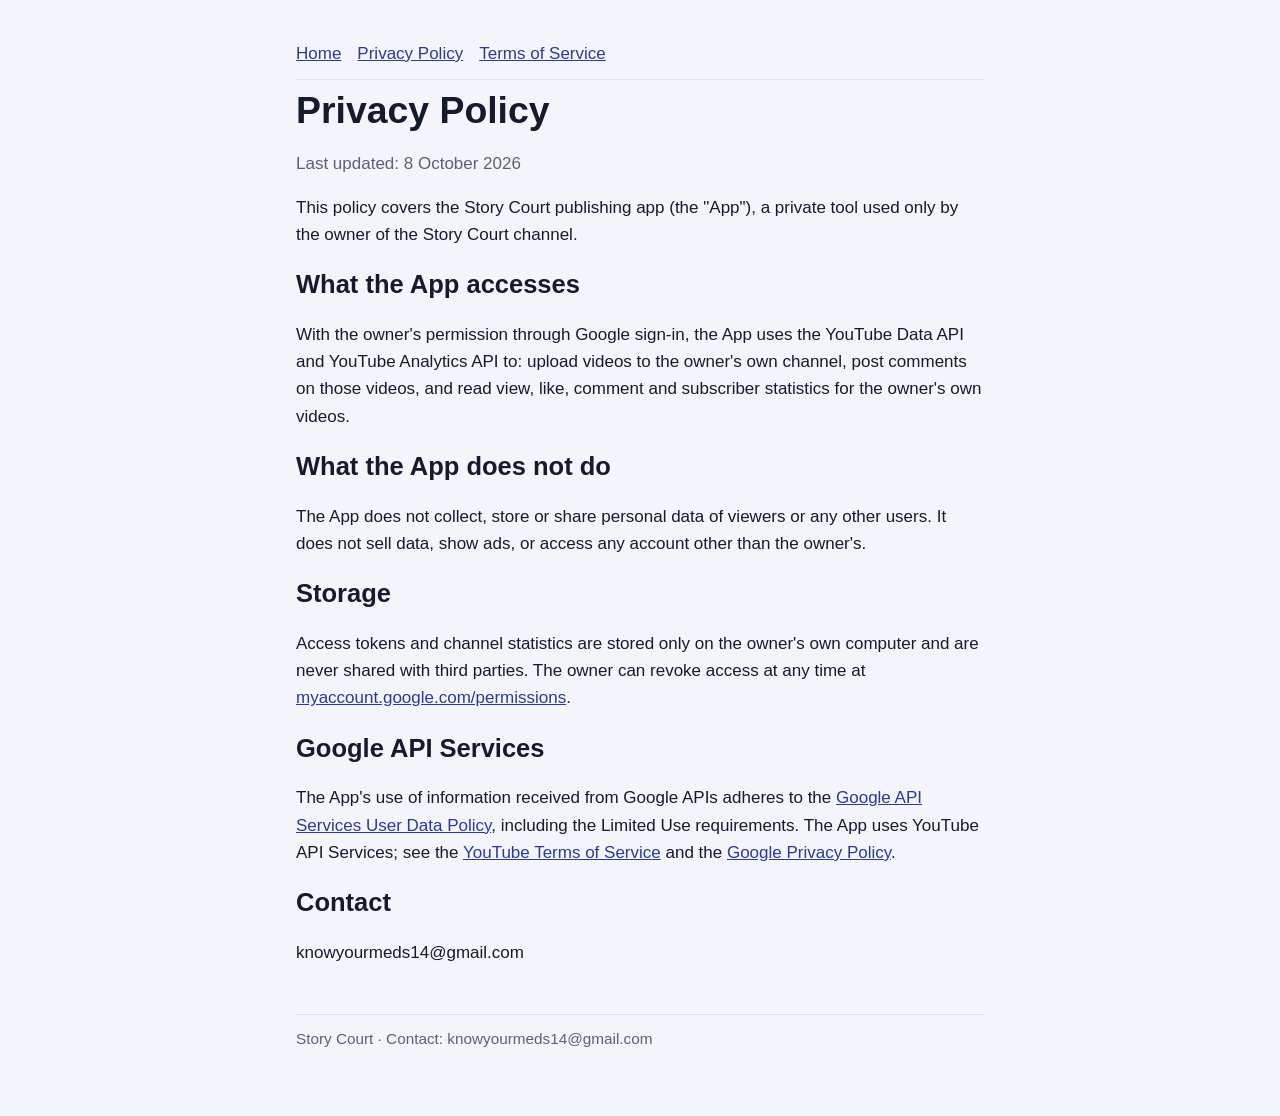
==== privacy.html @ 670f4f2d "Story Court site: home, privacy policy, terms Co-Authored-By: Claude Opus 5.5 <noreply@anthropic.com" ====
<!doctype html><html lang="en"><head><meta charset="utf-8"><meta name="viewport" content="width=device-width,initial-scale=1">
<title>Privacy Policy · Story Court</title><link rel="stylesheet" href="style.css"></head><body><main><nav><a href="./">Home</a><a href="privacy.html">Privacy Policy</a><a href="terms.html">Terms of Service</a></nav>
<h1>Privacy Policy</h1><p class="muted">Last updated: 8 October 2026</p>
<p>This policy covers the Story Court publishing app (the "App"), a private tool used only by the owner of the Story Court channel.</p>
<h2>What the App accesses</h2>
<p>With the owner's permission through Google sign-in, the App uses the YouTube Data API and YouTube Analytics API to: upload videos to the owner's own channel, post comments on those videos, and read view, like, comment and subscriber statistics for the owner's own videos.</p>
<h2>What the App does not do</h2>
<p>The App does not collect, store or share personal data of viewers or any other users. It does not sell data, show ads, or access any account other than the owner's.</p>
<h2>Storage</h2>
<p>Access tokens and channel statistics are stored only on the owner's own computer and are never shared with third parties. The owner can revoke access at any time at <a href="https://myaccount.google.com/permissions">myaccount.google.com/permissions</a>.</p>
<h2>Google API Services</h2>
<p>The App's use of information received from Google APIs adheres to the <a href="https://developers.google.com/terms/api-services-user-data-policy">Google API Services User Data Policy</a>, including the Limited Use requirements. The App uses YouTube API Services; see the <a href="https://www.youtube.com/t/terms">YouTube Terms of Service</a> and the <a href="https://policies.google.com/privacy">Google Privacy Policy</a>.</p>
<h2>Contact</h2><p>knowyourmeds14@gmail.com</p>
<footer>Story Court · Contact: knowyourmeds14@gmail.com</footer></main></body></html>
---- style.css ----
:root{--bg:#f4f5fa;--ink:#161a2e;--muted:#5a6078;--accent:#2c3a91;--line:#dfe2ec}
@media (prefers-color-scheme:dark){:root{--bg:#10121c;--ink:#eceef8;--muted:#a2a8c3;--accent:#9eabff;--line:#2b2f44}}
*{box-sizing:border-box}body{margin:0;background:var(--bg);color:var(--ink);font:17px/1.6 "Segoe UI",Arial,sans-serif}
main{max-width:720px;margin:0 auto;padding:40px 16px 64px}h1,h2{line-height:1.2}h1{font-size:2.2em;margin:.2em 0}
nav{display:flex;gap:16px;flex-wrap:wrap;border-bottom:1px solid var(--line);padding-bottom:12px}a{color:var(--accent)}
.muted{color:var(--muted)}footer{margin-top:48px;border-top:1px solid var(--line);padding-top:12px;font-size:.9em;color:var(--muted)}
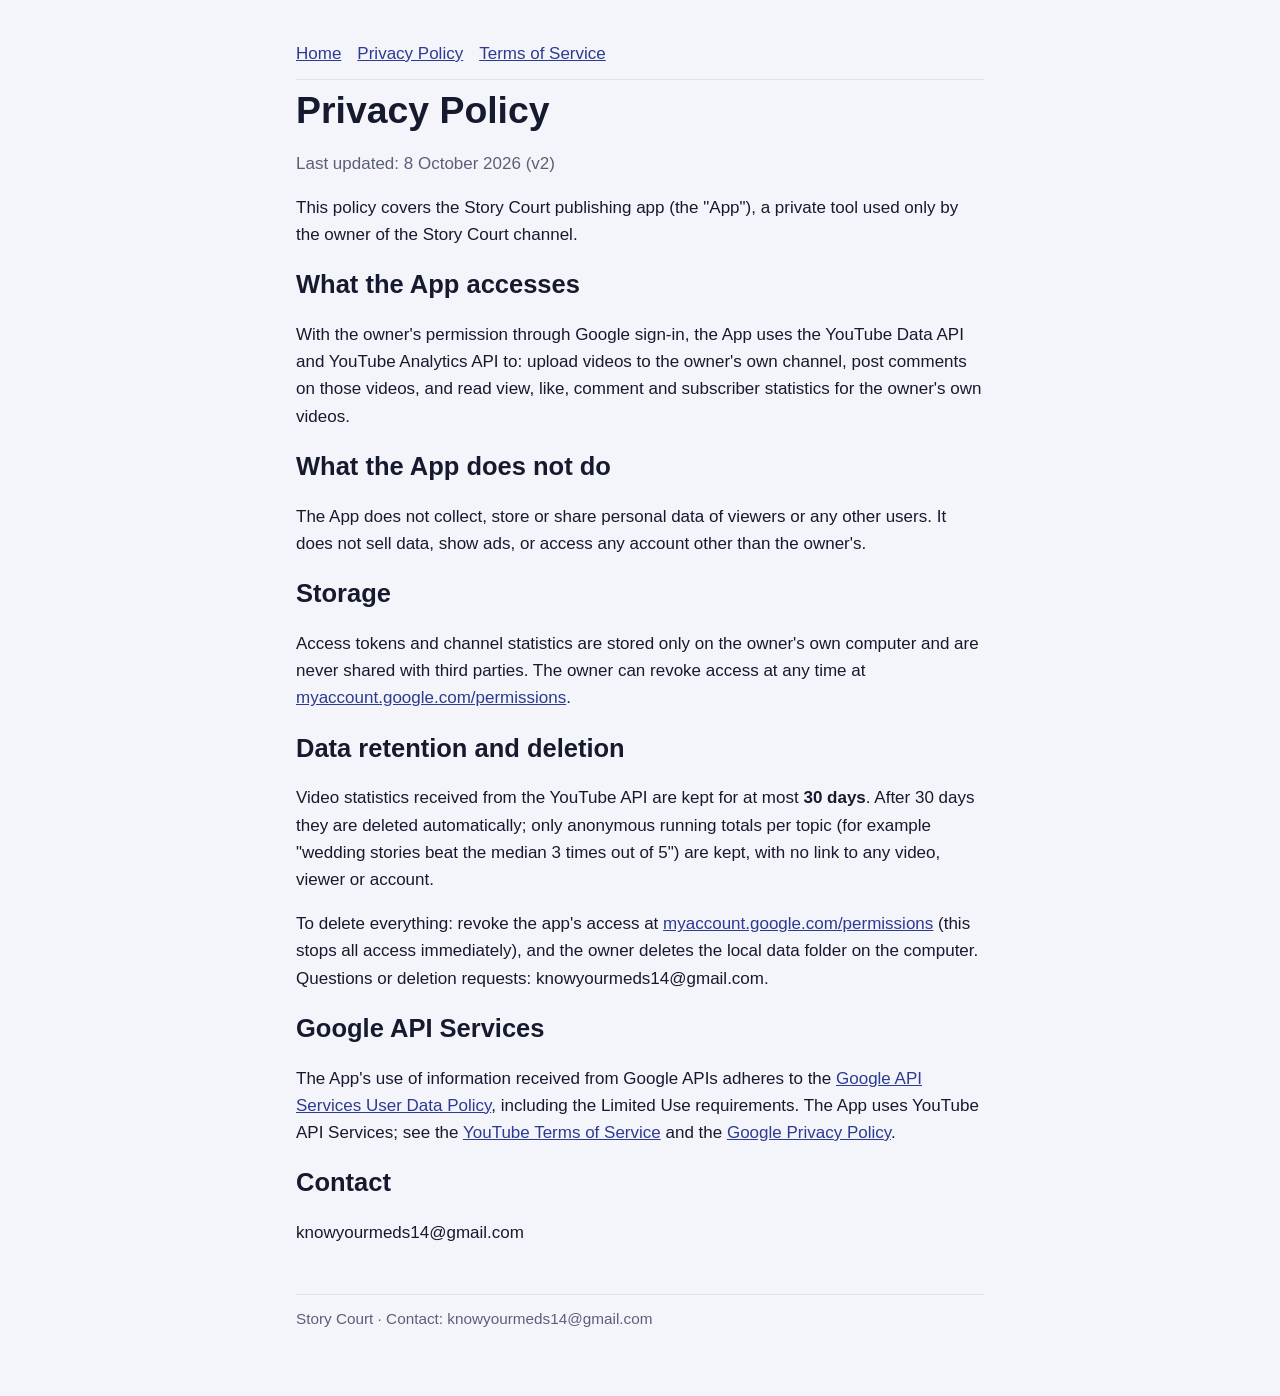
==== commit cde8bd54: "Privacy: retention and deletion section Co-Authored-By: Claude Opus 5.5 <noreply@anthropic.com>" ====
--- a/privacy.html
+++ b/privacy.html
@@ -1,6 +1,6 @@
 <!doctype html><html lang="en"><head><meta charset="utf-8"><meta name="viewport" content="width=device-width,initial-scale=1">
 <title>Privacy Policy · Story Court</title><link rel="stylesheet" href="style.css"></head><body><main><nav><a href="./">Home</a><a href="privacy.html">Privacy Policy</a><a href="terms.html">Terms of Service</a></nav>
-<h1>Privacy Policy</h1><p class="muted">Last updated: 8 October 2026</p>
+<h1>Privacy Policy</h1><p class="muted">Last updated: 8 October 2026 (v2)</p>
 <p>This policy covers the Story Court publishing app (the "App"), a private tool used only by the owner of the Story Court channel.</p>
 <h2>What the App accesses</h2>
 <p>With the owner's permission through Google sign-in, the App uses the YouTube Data API and YouTube Analytics API to: upload videos to the owner's own channel, post comments on those videos, and read view, like, comment and subscriber statistics for the owner's own videos.</p>
@@ -8,6 +8,9 @@
 <p>The App does not collect, store or share personal data of viewers or any other users. It does not sell data, show ads, or access any account other than the owner's.</p>
 <h2>Storage</h2>
 <p>Access tokens and channel statistics are stored only on the owner's own computer and are never shared with third parties. The owner can revoke access at any time at <a href="https://myaccount.google.com/permissions">myaccount.google.com/permissions</a>.</p>
+<h2>Data retention and deletion</h2>
+<p>Video statistics received from the YouTube API are kept for at most <b>30 days</b>. After 30 days they are deleted automatically; only anonymous running totals per topic (for example "wedding stories beat the median 3 times out of 5") are kept, with no link to any video, viewer or account.</p>
+<p>To delete everything: revoke the app's access at <a href="https://myaccount.google.com/permissions">myaccount.google.com/permissions</a> (this stops all access immediately), and the owner deletes the local data folder on the computer. Questions or deletion requests: knowyourmeds14@gmail.com.</p>
 <h2>Google API Services</h2>
 <p>The App's use of information received from Google APIs adheres to the <a href="https://developers.google.com/terms/api-services-user-data-policy">Google API Services User Data Policy</a>, including the Limited Use requirements. The App uses YouTube API Services; see the <a href="https://www.youtube.com/t/terms">YouTube Terms of Service</a> and the <a href="https://policies.google.com/privacy">Google Privacy Policy</a>.</p>
 <h2>Contact</h2><p>knowyourmeds14@gmail.com</p>
